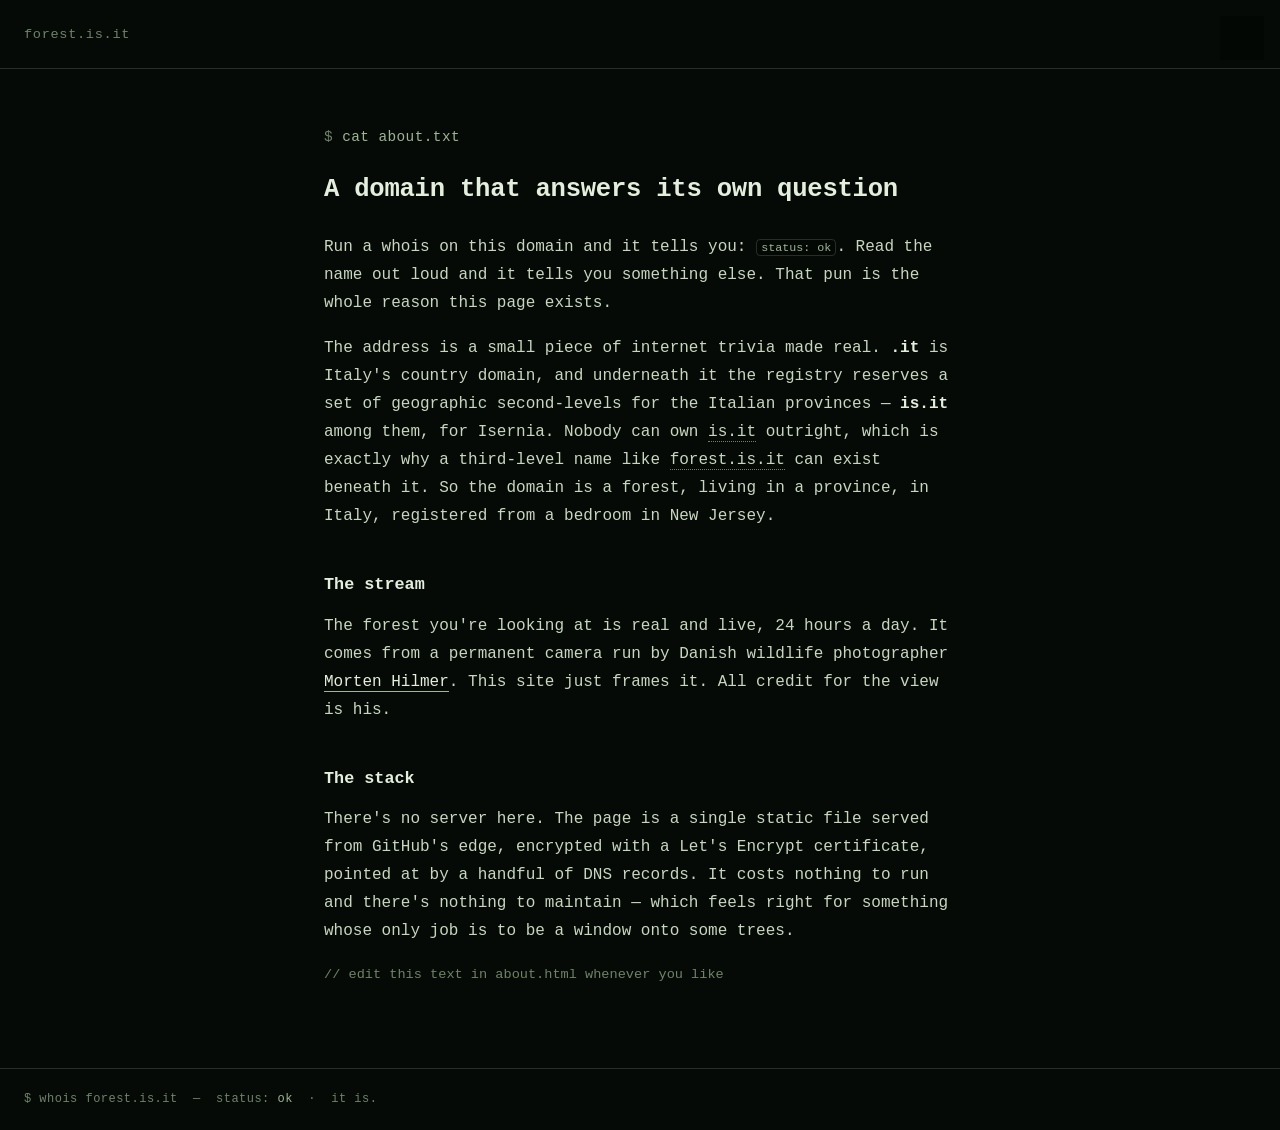
==== about.html @ a820f40f "Add files via upload" ====
<!DOCTYPE html>
<html lang="en">
<head>
<meta charset="UTF-8">
<meta name="viewport" content="width=device-width, initial-scale=1.0">
<title>about · forest.is.it</title>
<meta name="description" content="What forest.is.it is, and why it exists.">
<link rel="stylesheet" href="style.css">
</head>
<body class="page">

  <button class="nav-toggle" aria-label="Open menu" aria-expanded="false">
    <span></span><span></span><span></span>
  </button>
  <nav class="nav-overlay" aria-hidden="true" aria-label="Main">
    <a href="index.html">forest</a>
    <a href="about.html" aria-current="page">about</a>
    <a href="blog.html">blog</a>
    <a href="contact.html">contact</a>
  </nav>

  <header class="page-head">
    <a class="brand" href="index.html">forest.is.it</a>
  </header>

  <main class="page-main">
    <p class="cmd">cat about.txt</p>
    <h1>A domain that answers its own question</h1>

    <p>Run a whois on this domain and it tells you: <code>status: ok</code>.
       Read the name out loud and it tells you something else. That pun is
       the whole reason this page exists.</p>

    <p>The address is a small piece of internet trivia made real.
       <strong>.it</strong> is Italy's country domain, and underneath it the
       registry reserves a set of geographic second-levels for the Italian
       provinces — <strong>is.it</strong> among them, for Isernia. Nobody can
       own <em>is.it</em> outright, which is exactly why a third-level name
       like <em>forest.is.it</em> can exist beneath it. So the domain is a
       forest, living in a province, in Italy, registered from a bedroom in
       New Jersey.</p>

    <h2>The stream</h2>
    <p>The forest you're looking at is real and live, 24 hours a day. It comes
       from a permanent camera run by Danish wildlife photographer
       <a href="https://www.youtube.com/watch?v=F0GOOP82094" target="_blank" rel="noopener">Morten Hilmer</a>.
       This site just frames it. All credit for the view is his.</p>

    <h2>The stack</h2>
    <p>There's no server here. The page is a single static file served from
       GitHub's edge, encrypted with a Let's Encrypt certificate, pointed at
       by a handful of DNS records. It costs nothing to run and there's
       nothing to maintain — which feels right for something whose only job
       is to be a window onto some trees.</p>

    <p class="note">edit this text in about.html whenever you like</p>
  </main>

  <footer class="page-foot">
    $ whois forest.is.it &nbsp;—&nbsp; status: <span class="ok">ok</span> &nbsp;·&nbsp; it is.
  </footer>

  <script src="nav.js" defer></script>
</body>
</html>
---- style.css ----
/* ==================================================================
   forest.is.it — shared styles
   Design language: "moss terminal" — near-black green ground, pale
   moss monospace, with a whois/terminal motif carried across pages.
   This file is shared by every page. The forest homepage keeps its
   own fullscreen-video styles inline and only borrows the nav here.
   ================================================================== */

:root {
  --ink:        #c8d6c0;   /* pale moss — body text */
  --ink-dim:    #6f8268;   /* dim moss — prompts, captions */
  --ink-bright: #e4eedd;   /* near-white — emphasis, links */
  --accent:     #9eb494;   /* moss green — the "$" and "ok" */
  --bg:         #060a06;   /* near-black green — the ground */
  --panel:      rgba(4, 8, 4, 0.72);
  --line:       rgba(200, 214, 192, 0.18);
  --mono: ui-monospace, "Cascadia Code", "JetBrains Mono", Menlo, Consolas, monospace;
}

* { margin: 0; padding: 0; box-sizing: border-box; }
html, body { height: 100%; }

/* ---------- Hamburger toggle (shared, fixed top-right) ---------- */
.nav-toggle {
  position: fixed;
  top: 1rem;
  right: 1rem;
  z-index: 1000;
  width: 44px;
  height: 44px;
  display: flex;
  flex-direction: column;
  justify-content: center;
  align-items: center;
  gap: 5px;
  background: var(--panel);
  border: 1px solid var(--line);
  border-radius: 8px;
  backdrop-filter: blur(6px);
  -webkit-backdrop-filter: blur(6px);
  cursor: pointer;
}
.nav-toggle span {
  display: block;
  width: 20px;
  height: 2px;
  background: var(--ink-bright);
  transition: transform .25s ease, opacity .2s ease;
}
.nav-toggle:focus-visible { outline: 2px solid var(--accent); outline-offset: 2px; }

/* toggle morphs into an X when the menu is open */
body.nav-open .nav-toggle span:nth-child(1) { transform: translateY(7px) rotate(45deg); }
body.nav-open .nav-toggle span:nth-child(2) { opacity: 0; }
body.nav-open .nav-toggle span:nth-child(3) { transform: translateY(-7px) rotate(-45deg); }

/* ---------- Full-screen nav overlay ---------- */
.nav-overlay {
  position: fixed;
  inset: 0;
  z-index: 999;
  background: rgba(4, 8, 4, 0.92);
  backdrop-filter: blur(10px);
  -webkit-backdrop-filter: blur(10px);
  display: flex;
  flex-direction: column;
  justify-content: center;
  align-items: center;
  gap: 1.4rem;
  opacity: 0;
  pointer-events: none;
  transition: opacity .25s ease;
}
body.nav-open .nav-overlay { opacity: 1; pointer-events: auto; }

.nav-overlay a {
  font-family: var(--mono);
  font-size: 1.5rem;
  letter-spacing: .04em;
  color: var(--ink);
  text-decoration: none;
}
.nav-overlay a::before { content: "~/"; color: var(--ink-dim); }
.nav-overlay a:hover,
.nav-overlay a:focus-visible { color: var(--ink-bright); outline: none; }
.nav-overlay a[aria-current="page"] { color: var(--ink-bright); }
.nav-overlay a[aria-current="page"]::after { content: " ▌"; color: var(--accent); }

@media (prefers-reduced-motion: reduce) {
  .nav-toggle span, .nav-overlay { transition: none; }
}

/* ---------- Content-page layout (About / Blog / Contact) ---------- */
/* scoped to body.page so none of this touches the forest homepage */
body.page {
  background: var(--bg);
  color: var(--ink);
  font-family: var(--mono);
  line-height: 1.75;
  display: flex;
  flex-direction: column;
  min-height: 100%;
}

.page-head {
  padding: 1.25rem 1.5rem;
  border-bottom: 1px solid var(--line);
}
.brand {
  color: var(--ink-dim);
  text-decoration: none;
  font-size: .85rem;
  letter-spacing: .05em;
}
.brand:hover { color: var(--ink-bright); }

.page-main {
  flex: 1;
  width: 100%;
  max-width: 680px;
  margin: 0 auto;
  padding: 3.5rem 1.5rem 4rem;
}

/* terminal-style command heading, e.g. "$ cat about.txt" */
.cmd {
  color: var(--accent);
  font-size: .9rem;
  letter-spacing: .03em;
  margin-bottom: 1.75rem;
}
.cmd::before { content: "$ "; color: var(--ink-dim); }

.page-main h1 {
  font-size: 1.6rem;
  font-weight: 600;
  color: var(--ink-bright);
  letter-spacing: -.01em;
  margin-bottom: 1.25rem;
}
.page-main h2 {
  font-size: 1.05rem;
  font-weight: 600;
  color: var(--ink-bright);
  margin: 2.5rem 0 .75rem;
}
.page-main p { margin-bottom: 1.1rem; }
.page-main strong { color: var(--ink-bright); font-weight: 600; }
.page-main em { color: var(--ink); font-style: normal; border-bottom: 1px dotted var(--ink-dim); }
.page-main code {
  color: var(--accent);
  background: var(--panel);
  border: 1px solid var(--line);
  border-radius: 4px;
  padding: .05em .35em;
  font-size: .9em;
}
.page-main a {
  color: var(--ink-bright);
  text-decoration: none;
  border-bottom: 1px solid var(--accent);
}
.page-main a:hover { color: #fff; border-color: #fff; }

/* dim "comment" line for notes/placeholders */
.note {
  color: var(--ink-dim);
  font-size: .85rem;
}
.note::before { content: "// "; }

/* blog index */
.post-list { list-style: none; }
.post-list li {
  display: flex;
  justify-content: space-between;
  align-items: baseline;
  gap: 1rem;
  padding: .9rem 0;
  border-bottom: 1px solid var(--line);
}
.post-list a { border-bottom: none; }
.post-list a:hover { border-bottom: 1px solid #fff; }
.post-list .date {
  color: var(--ink-dim);
  font-size: .8rem;
  white-space: nowrap;
}
.empty {
  color: var(--ink-dim);
  padding: 1.5rem 0;
}
.empty::before { content: "// "; }

.page-foot {
  padding: 1.25rem 1.5rem;
  border-top: 1px solid var(--line);
  font-size: .75rem;
  letter-spacing: .04em;
  color: var(--ink-dim);
}
.page-foot .ok { color: var(--accent); }

@media (max-width: 600px) {
  .page-main { padding: 2.5rem 1.25rem 3rem; }
  .nav-overlay a { font-size: 1.3rem; }
}
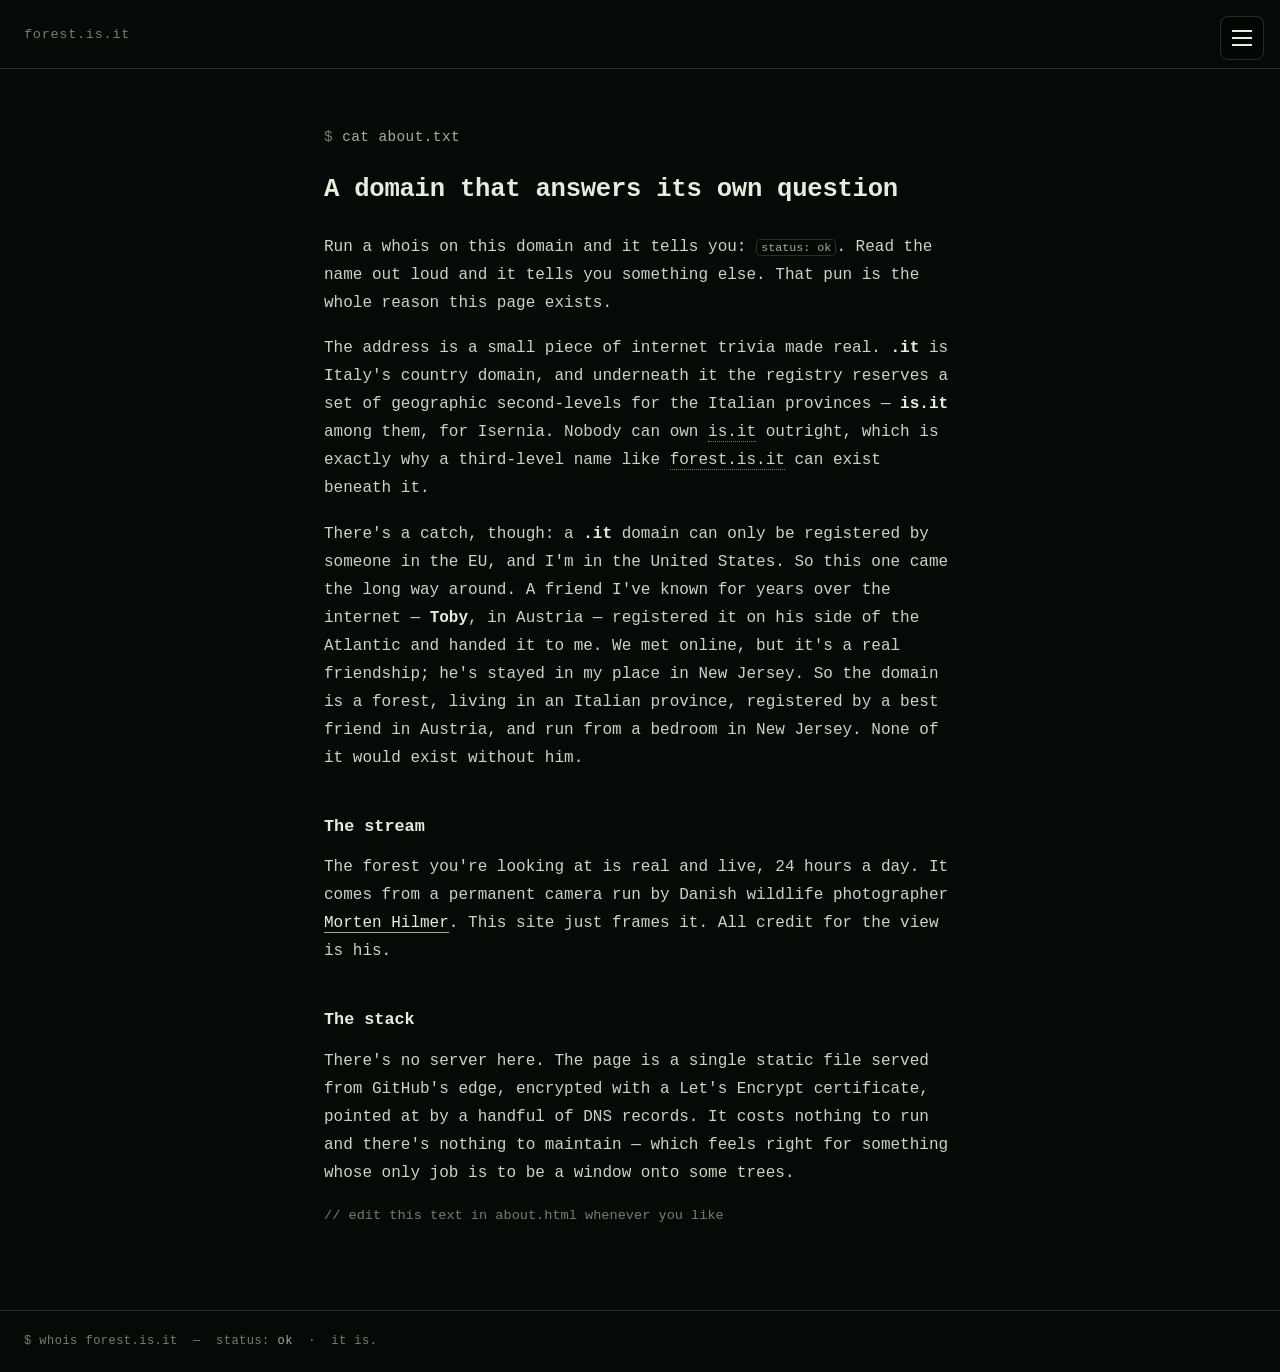
==== commit 487aa78f: "Add files via upload" ====
--- a/about.html
+++ b/about.html
@@ -36,9 +36,17 @@
        registry reserves a set of geographic second-levels for the Italian
        provinces — <strong>is.it</strong> among them, for Isernia. Nobody can
        own <em>is.it</em> outright, which is exactly why a third-level name
-       like <em>forest.is.it</em> can exist beneath it. So the domain is a
-       forest, living in a province, in Italy, registered from a bedroom in
-       New Jersey.</p>
+       like <em>forest.is.it</em> can exist beneath it.</p>
+
+    <p>There's a catch, though: a <strong>.it</strong> domain can only be
+       registered by someone in the EU, and I'm in the United States. So this
+       one came the long way around. A friend I've known for years over the
+       internet — <strong>Toby</strong>, in Austria — registered it on his
+       side of the Atlantic and handed it to me. We met online, but it's a
+       real friendship; he's stayed in my place in New Jersey. So the domain
+       is a forest, living in an Italian province, registered by a best friend
+       in Austria, and run from a bedroom in New Jersey. None of it would
+       exist without him.</p>
 
     <h2>The stream</h2>
     <p>The forest you're looking at is real and live, 24 hours a day. It comes
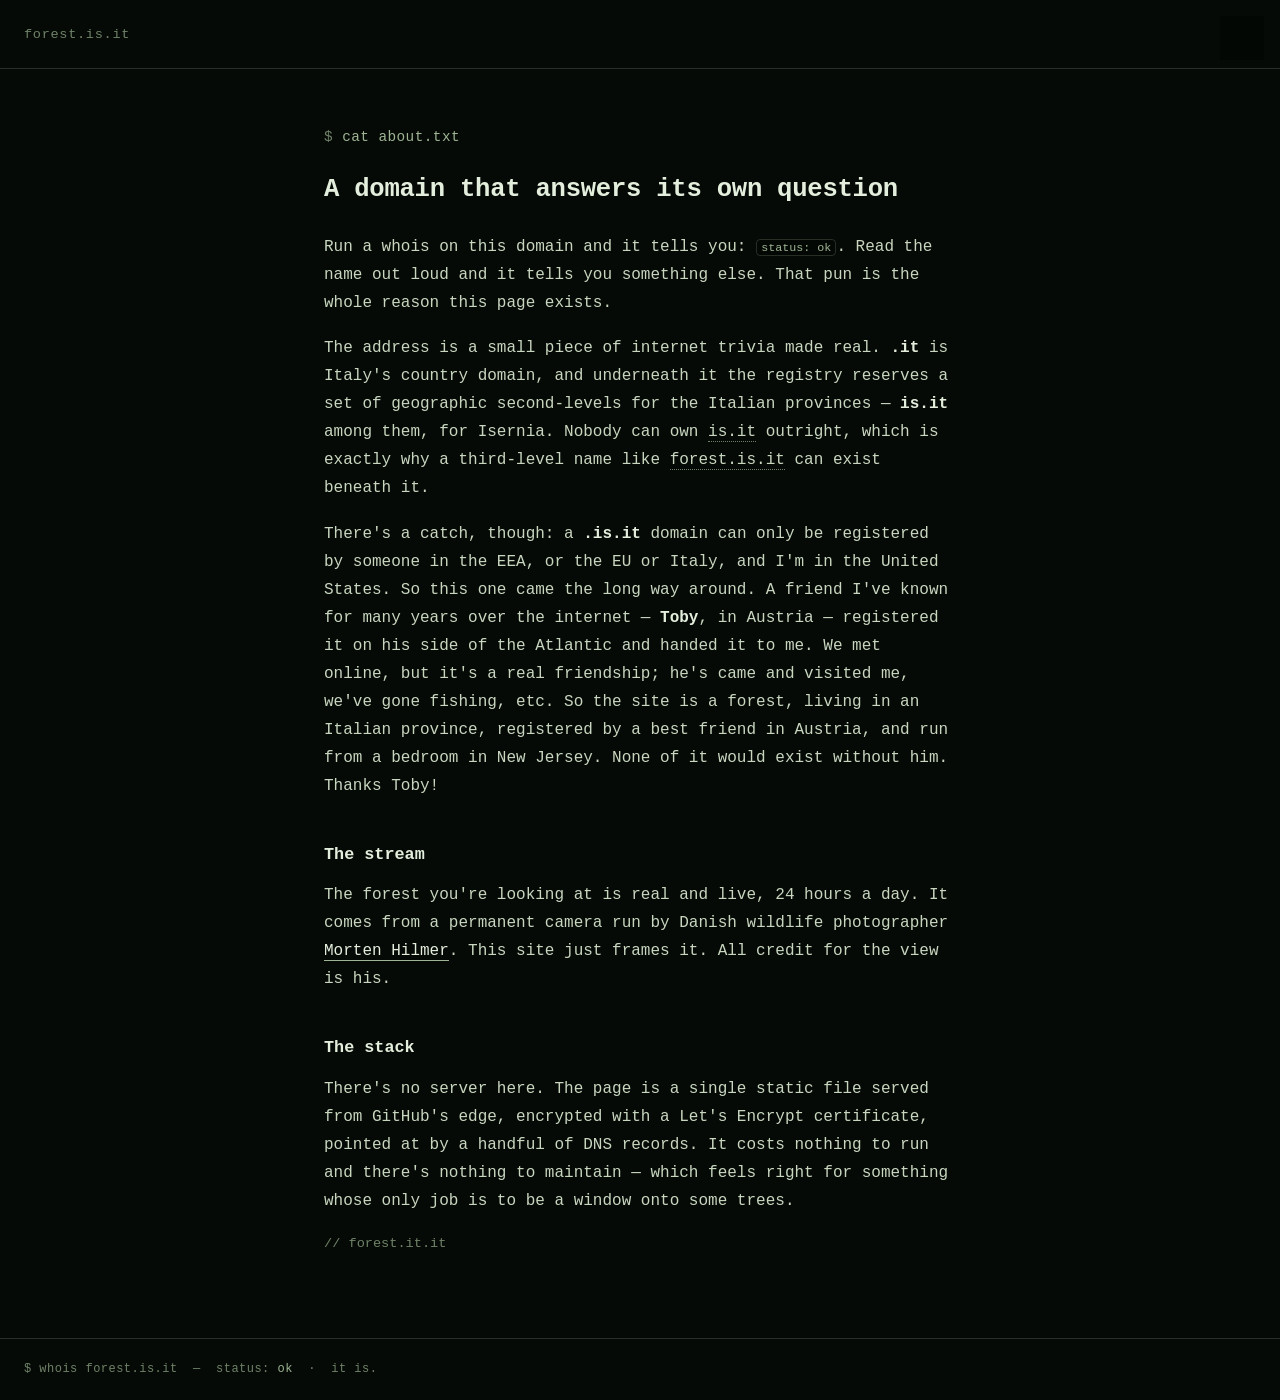
==== commit cc61bb84: "Update about.html" ====
--- a/about.html
+++ b/about.html
@@ -38,15 +38,15 @@
        own <em>is.it</em> outright, which is exactly why a third-level name
        like <em>forest.is.it</em> can exist beneath it.</p>
 
-    <p>There's a catch, though: a <strong>.it</strong> domain can only be
-       registered by someone in the EU, and I'm in the United States. So this
-       one came the long way around. A friend I've known for years over the
+    <p>There's a catch, though: a <strong>.is.it</strong> domain can only be
+       registered by someone in the EEA, or the EU or Italy, and I'm in the United States. So this
+       one came the long way around. A friend I've known for many years over the
        internet — <strong>Toby</strong>, in Austria — registered it on his
        side of the Atlantic and handed it to me. We met online, but it's a
-       real friendship; he's stayed in my place in New Jersey. So the domain
+       real friendship; he's came and visited me, we've gone fishing, etc. So the site
        is a forest, living in an Italian province, registered by a best friend
        in Austria, and run from a bedroom in New Jersey. None of it would
-       exist without him.</p>
+       exist without him. Thanks Toby!</p>
 
     <h2>The stream</h2>
     <p>The forest you're looking at is real and live, 24 hours a day. It comes
@@ -61,7 +61,7 @@
        nothing to maintain — which feels right for something whose only job
        is to be a window onto some trees.</p>
 
-    <p class="note">edit this text in about.html whenever you like</p>
+    <p class="note">forest.it.it</p>
   </main>
 
   <footer class="page-foot">
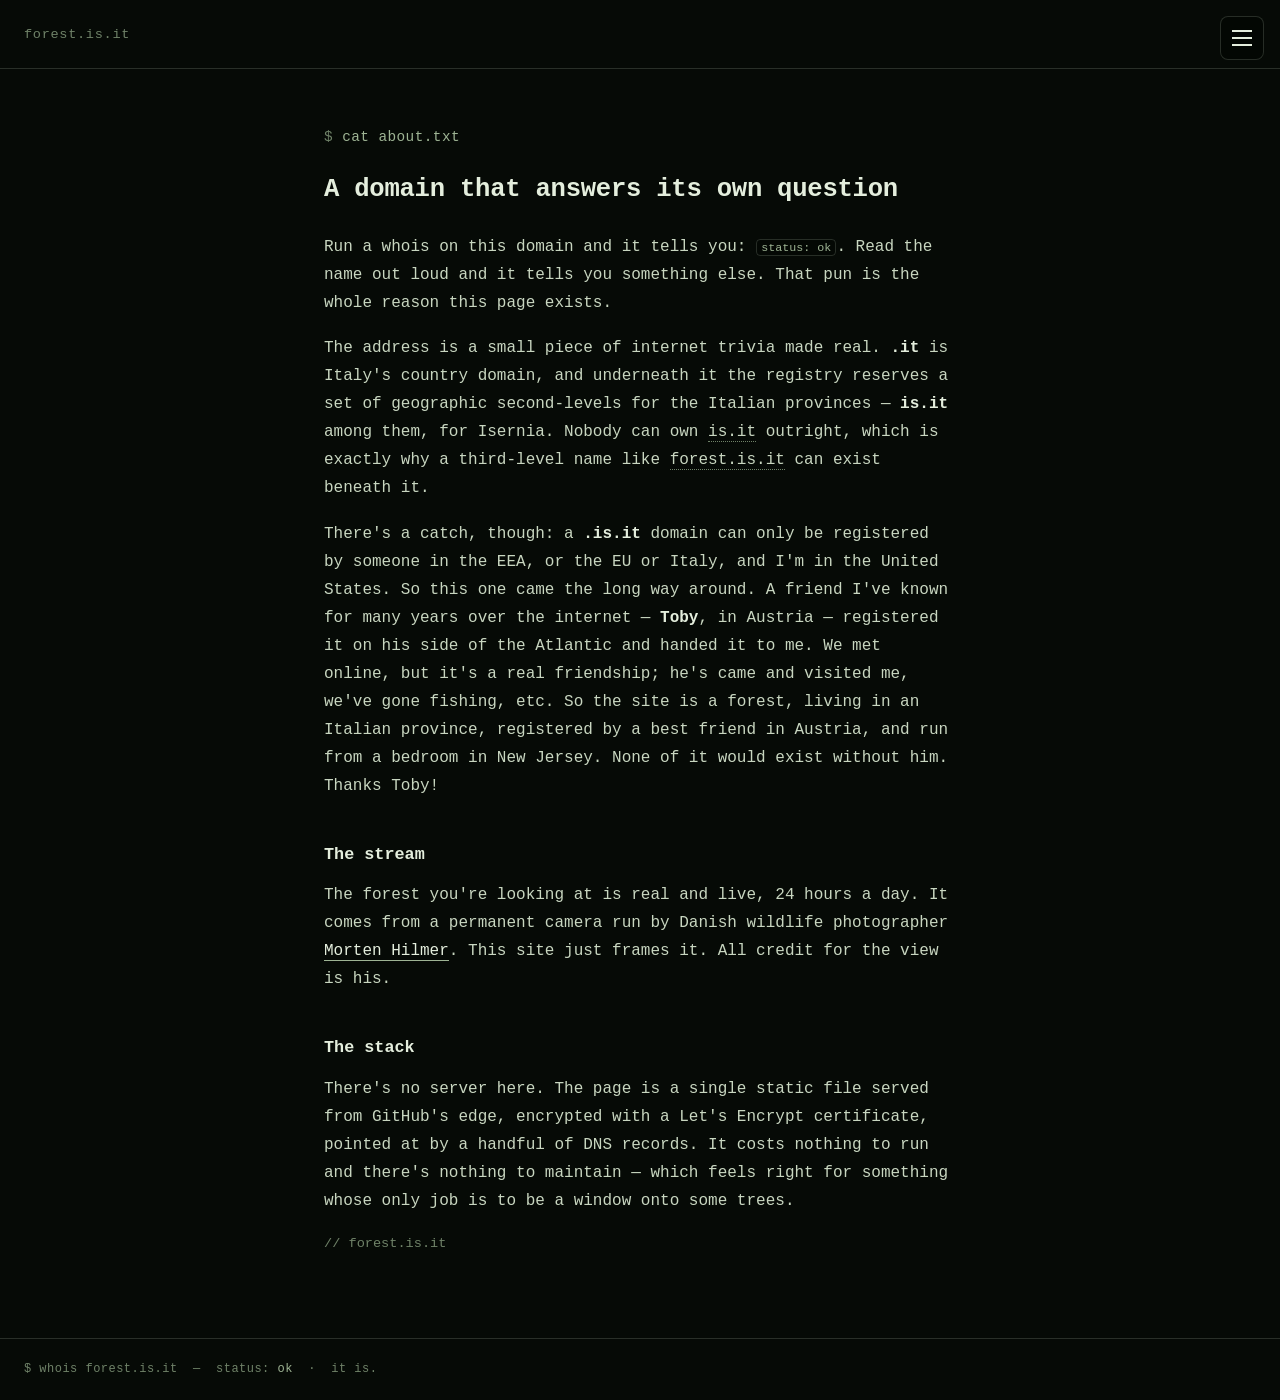
==== commit b90fb840: "Update about.html" ====
--- a/about.html
+++ b/about.html
@@ -61,7 +61,7 @@
        nothing to maintain — which feels right for something whose only job
        is to be a window onto some trees.</p>
 
-    <p class="note">forest.it.it</p>
+    <p class="note">forest.is.it</p>
   </main>
 
   <footer class="page-foot">
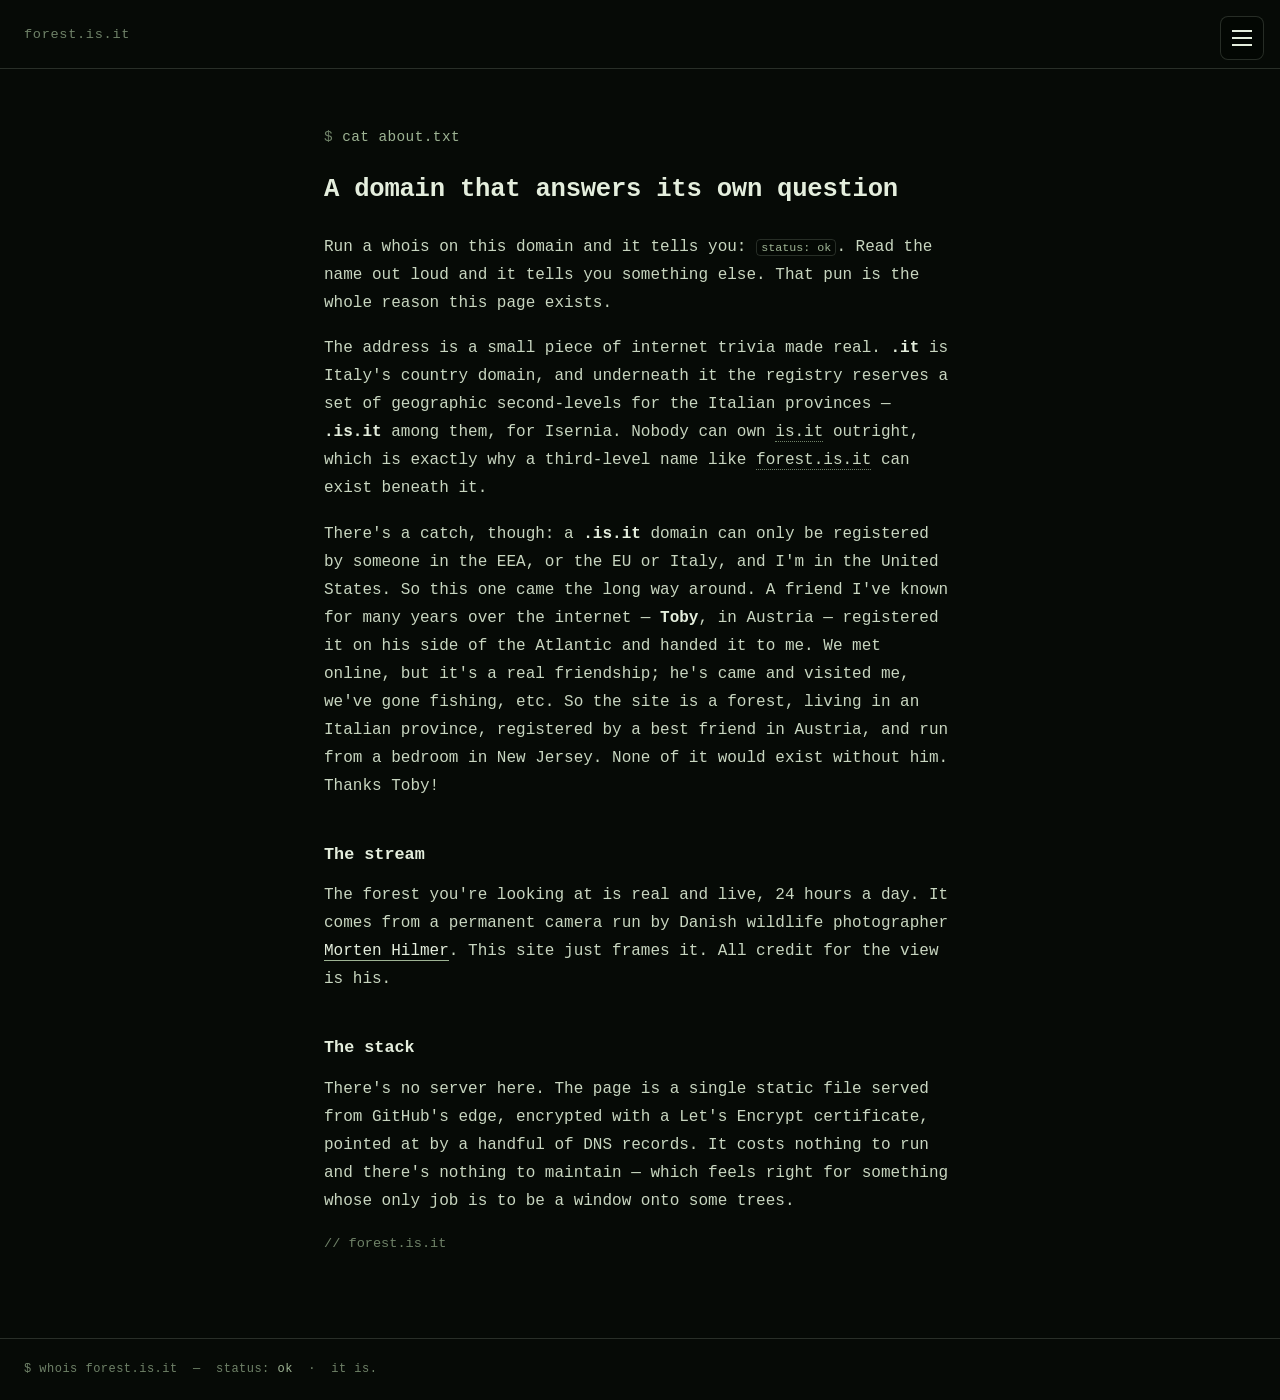
==== commit 4fb80998: "Update about.html" ====
--- a/about.html
+++ b/about.html
@@ -34,7 +34,7 @@
     <p>The address is a small piece of internet trivia made real.
        <strong>.it</strong> is Italy's country domain, and underneath it the
        registry reserves a set of geographic second-levels for the Italian
-       provinces — <strong>is.it</strong> among them, for Isernia. Nobody can
+       provinces — <strong>.is.it</strong> among them, for Isernia. Nobody can
        own <em>is.it</em> outright, which is exactly why a third-level name
        like <em>forest.is.it</em> can exist beneath it.</p>
 
